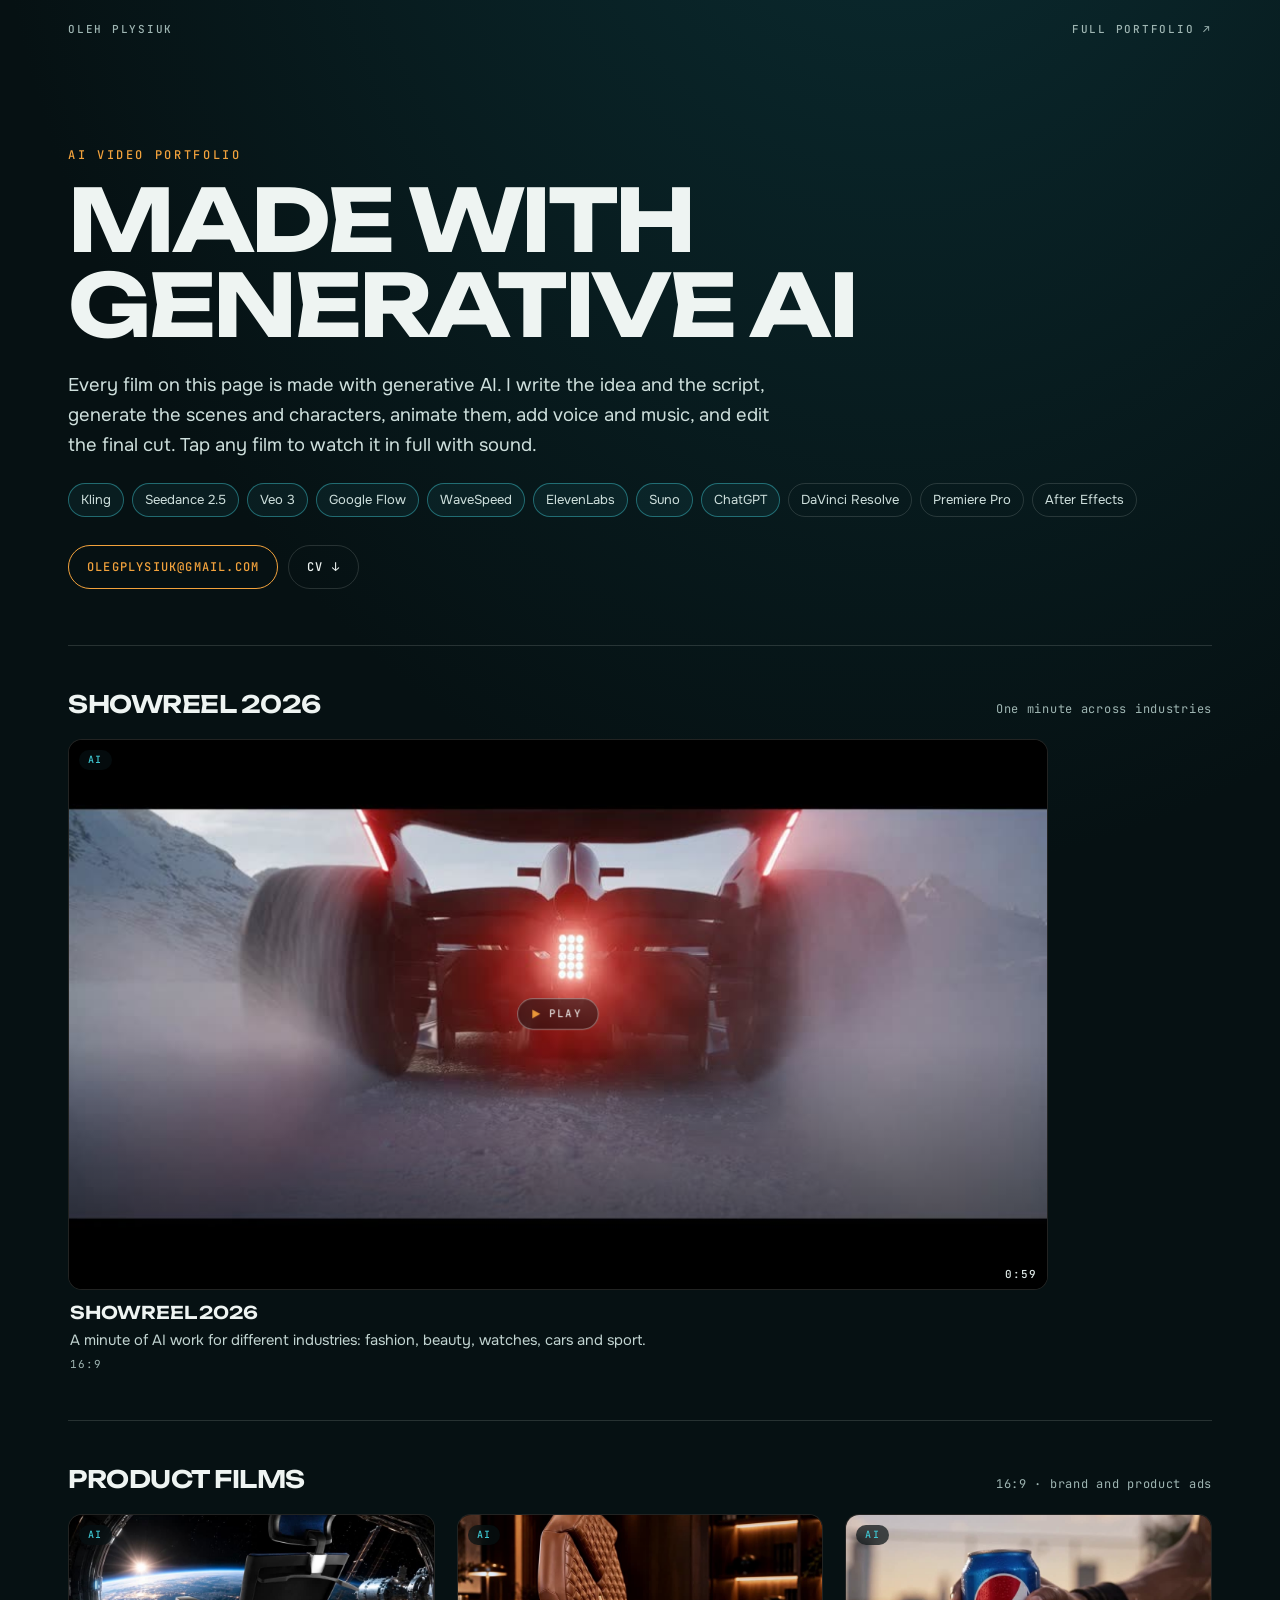
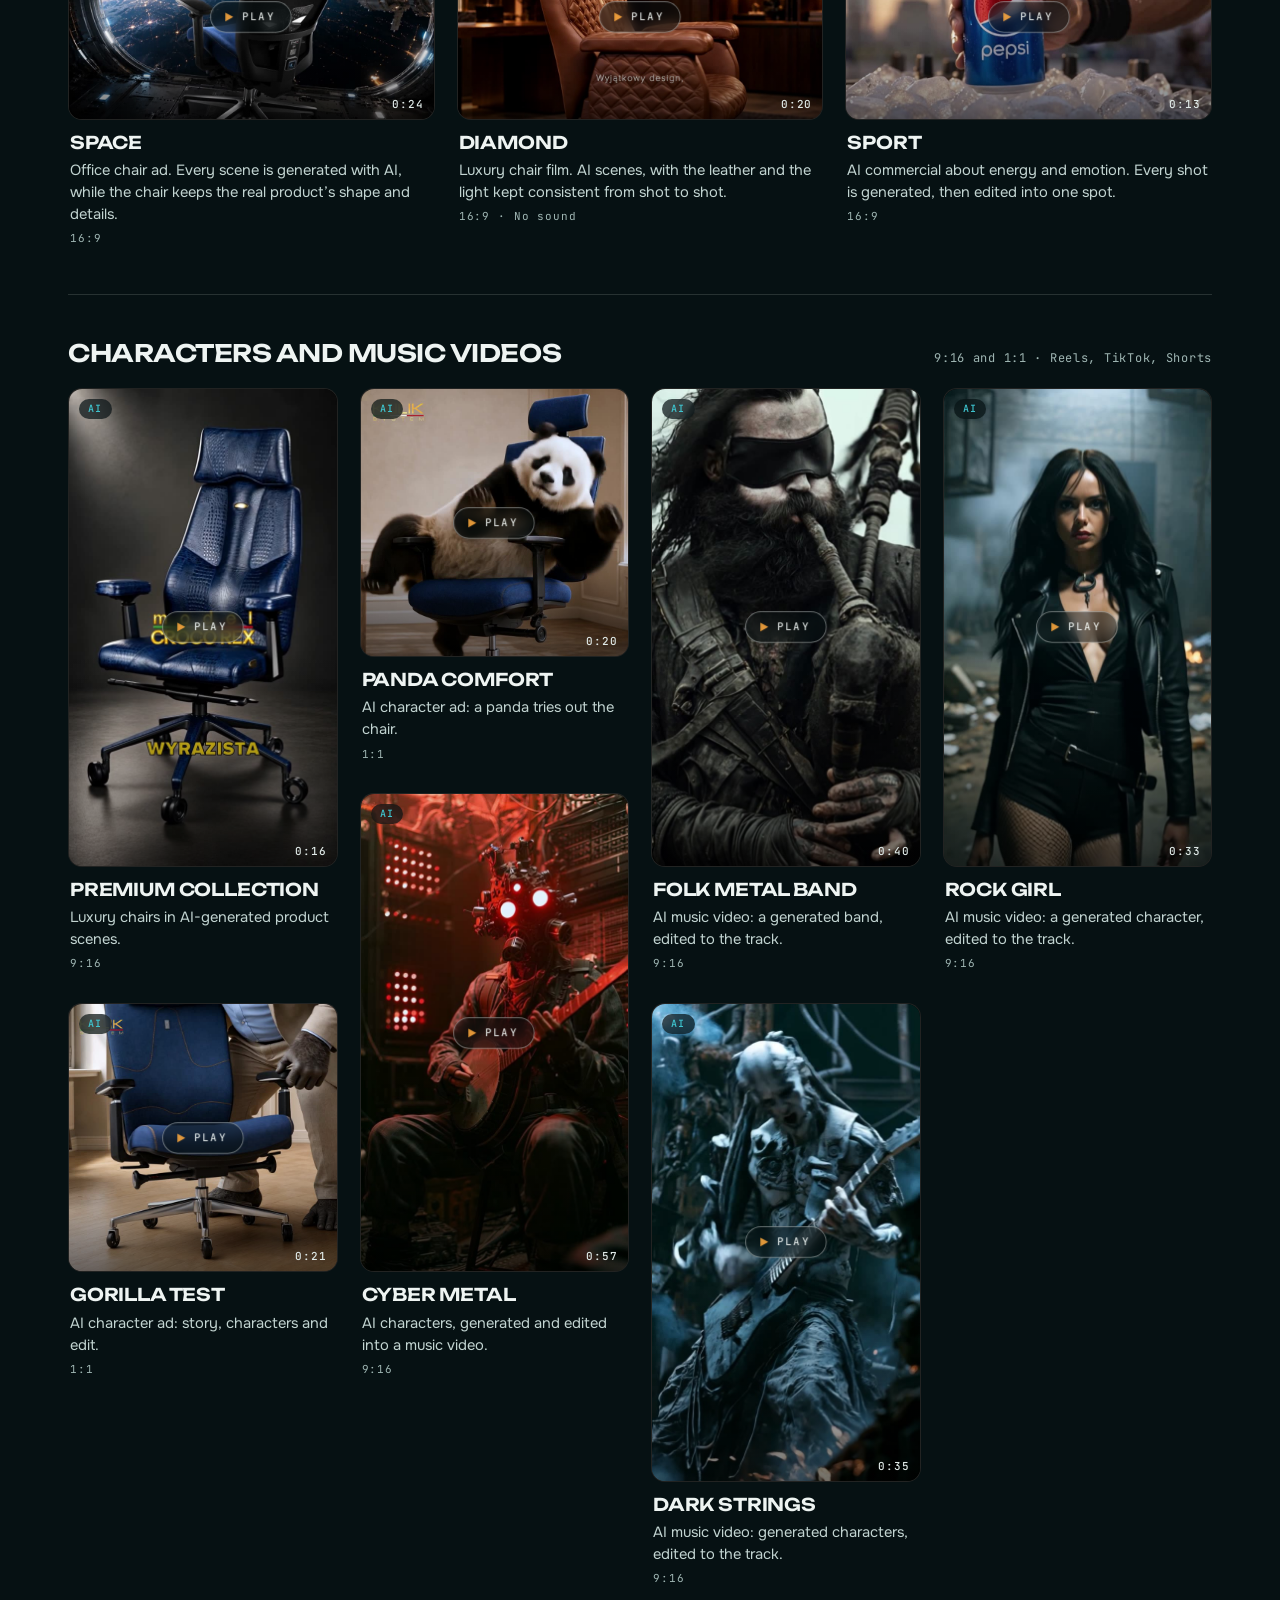
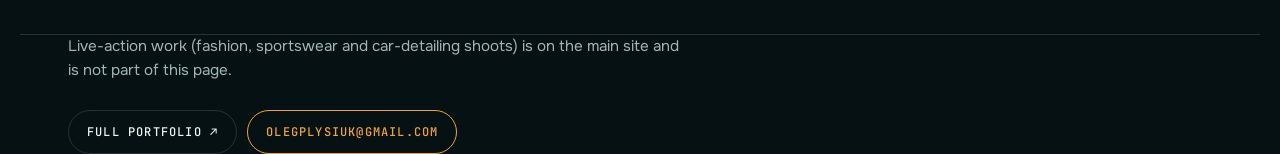
==== ai/index.html @ a01611fc "AI-only portfolio page at /ai/ A plain grid of the AI-made work (showreel, three product films, seve" ====
<!doctype html>
<html lang="en">
<head>
<meta charset="utf-8">
<meta name="viewport" content="width=device-width, initial-scale=1, viewport-fit=cover">
<title>Oleh Plysiuk · AI Video Portfolio</title>
<meta name="description" content="AI video portfolio of Oleh Plysiuk: product films, character ads and music videos made with generative AI, from the idea to the final cut.">
<link rel="canonical" href="https://olegplysiuk-lab.github.io/ai/">
<meta property="og:type" content="website">
<meta property="og:url" content="https://olegplysiuk-lab.github.io/ai/">
<meta property="og:title" content="Oleh Plysiuk · AI Video Portfolio">
<meta property="og:description" content="Product films, character ads and music videos made with generative AI, from the idea to the final cut.">
<meta property="og:image" content="https://olegplysiuk-lab.github.io/og.jpg">
<meta name="twitter:card" content="summary_large_image">
<meta name="theme-color" content="#061113">
<link rel="icon" href="../favicon.svg" type="image/svg+xml">
<link rel="apple-touch-icon" href="../apple-touch-icon.png">
<link rel="preconnect" href="https://fonts.googleapis.com">
<link rel="preconnect" href="https://fonts.gstatic.com" crossorigin>
<link rel="stylesheet" href="https://fonts.googleapis.com/css2?family=JetBrains+Mono:wght@400;500&family=Onest:wght@400;500&family=Unbounded:wght@600;700&display=swap">
<style>
/* The AI-only companion to the main site: same deep-water colours and type, a plain grid instead of the 3D dive */
:root {
  --bg: #061113; --bg2: #0b2e33; --fg: #eef4f2; --muted: #9fb6b3; --line: rgb(238 244 242 / 0.14);
  --accent: #f2a23c; --teal: #3fc7d2; --glass: rgb(10 30 33 / 0.6);
  --display: "Unbounded", "Arial Black", system-ui, sans-serif;
  --body: "Onest", "Segoe UI", system-ui, sans-serif;
  --mono: "JetBrains Mono", ui-monospace, Menlo, Consolas, monospace;
  --gx: max(clamp(16px, 4vw, 48px), env(safe-area-inset-left, 0px));
  color-scheme: dark;
}
* { box-sizing: border-box; }
[hidden] { display: none !important; }
html { -webkit-text-size-adjust: 100%; }
body { margin: 0; background: radial-gradient(120% 60% at 70% -10%, var(--bg2), transparent 60%), var(--bg); color: var(--fg); font: 400 16px/1.55 var(--body); -webkit-font-smoothing: antialiased; overflow-x: hidden; }
body.lb-open { overflow: hidden; }
a { color: inherit; }
button { font: inherit; color: inherit; }
:focus-visible { outline: 2px solid var(--accent); outline-offset: 3px; }

.wrap { max-width: 1240px; margin: 0 auto; padding: 0 var(--gx); }

/* Header */
.top { display: flex; justify-content: space-between; align-items: center; gap: 16px; padding: calc(env(safe-area-inset-top, 0px) + 22px) 0 0; font: 500 11px/1.4 var(--mono); letter-spacing: 0.16em; text-transform: uppercase; color: var(--muted); }
.top a { text-decoration: none; }
.top a:hover { color: var(--accent); }
.hero { padding: clamp(44px, 9vw, 110px) 0 clamp(28px, 5vw, 56px); }
.kicker { margin: 0 0 14px; font: 500 12px/1.4 var(--mono); letter-spacing: 0.22em; text-transform: uppercase; color: var(--accent); }
h1 { margin: 0; font: 700 clamp(2.4rem, 7vw, 5.4rem)/0.98 var(--display); letter-spacing: -0.04em; text-transform: uppercase; }
.lead { max-width: 60ch; margin: 22px 0 0; font-size: clamp(1rem, 1.6vw, 1.15rem); line-height: 1.65; color: #cfe0dd; }
.tools { display: flex; flex-wrap: wrap; gap: 8px; margin: 22px 0 0; padding: 0; list-style: none; }
.tools li { padding: 6px 12px; border: 1px solid var(--line); border-radius: 999px; font-size: 13px; color: #cfe0dd; }
.tools li.ai { border-color: rgb(63 199 210 / 0.45); background: rgb(63 199 210 / 0.07); }
.actions { display: flex; flex-wrap: wrap; gap: 10px; margin: 28px 0 0; }
.btn { display: inline-flex; align-items: center; gap: 8px; min-height: 44px; padding: 10px 18px; border: 1px solid var(--line); border-radius: 999px; text-decoration: none; font: 500 12px/1 var(--mono); letter-spacing: 0.1em; text-transform: uppercase; }
.btn:hover { border-color: var(--accent); color: var(--accent); }
.btn--accent { border-color: var(--accent); color: var(--accent); }

/* Sections */
section { padding: clamp(26px, 4vw, 44px) 0; border-top: 1px solid var(--line); }
.sec-head { display: flex; flex-wrap: wrap; align-items: baseline; justify-content: space-between; gap: 6px 20px; margin: 0 0 20px; }
h2 { margin: 0; font: 600 clamp(1.15rem, 2.2vw, 1.5rem)/1.2 var(--display); letter-spacing: -0.02em; text-transform: uppercase; }
.sec-note { margin: 0; font: 400 12px/1.5 var(--mono); letter-spacing: 0.06em; color: var(--muted); }

.grid { display: grid; gap: clamp(14px, 2vw, 22px); align-items: start; }
.grid--wide { grid-template-columns: repeat(auto-fill, minmax(min(100%, 360px), 1fr)); }
.grid--feature { grid-template-columns: minmax(0, 1fr); max-width: 980px; }
/* tall and square reels pack into columns, so a short square one leaves no gap beside a tall one */
.grid--tall { display: block; columns: 4 200px; column-gap: clamp(14px, 2vw, 22px); }
.grid--tall .work { break-inside: avoid; margin-bottom: clamp(18px, 2.4vw, 28px); }
@media (max-width: 520px) { .grid--tall { columns: 2; } }

/* A work: the preview loops silently while it is on screen; a tap opens the whole film with sound */
.work { margin: 0; }
.work__play { position: relative; display: block; width: 100%; padding: 0; border: 1px solid var(--line); border-radius: 14px; overflow: hidden; background: #000; cursor: pointer; aspect-ratio: var(--ar); }
.work__play video, .work__play img { position: absolute; inset: 0; width: 100%; height: 100%; object-fit: cover; display: block; }
.work__play video { opacity: 0; transition: opacity 0.5s; }
.work__play video.is-on { opacity: 1; }
.work__play::after { content: ""; position: absolute; inset: 0; background: linear-gradient(180deg, transparent 55%, rgb(0 0 0 / 0.55)); pointer-events: none; }
.work__tag { position: absolute; z-index: 1; left: 10px; top: 10px; padding: 5px 9px; border-radius: 999px; background: rgb(6 17 19 / 0.7); backdrop-filter: blur(6px); -webkit-backdrop-filter: blur(6px); font: 500 10px/1 var(--mono); letter-spacing: 0.14em; text-transform: uppercase; color: var(--teal); }
.work__badge { position: absolute; z-index: 1; left: 50%; top: 50%; display: inline-flex; align-items: center; gap: 8px; padding: 10px 16px 10px 13px; border: 1px solid rgb(238 244 242 / 0.45); border-radius: 999px; background: rgb(6 17 19 / 0.5); backdrop-filter: blur(6px); -webkit-backdrop-filter: blur(6px); transform: translate(-50%, -50%) scale(0.96); font: 500 11px/1 var(--mono); letter-spacing: 0.16em; text-transform: uppercase; opacity: 0.92; transition: transform 0.25s, opacity 0.25s, background 0.25s; }
.work__badge svg { width: 11px; height: 11px; fill: var(--accent); }
.work__play:hover .work__badge, .work__play:focus-visible .work__badge { transform: translate(-50%, -50%) scale(1.04); opacity: 1; background: rgb(242 162 60 / 0.9); color: #1a0f02; }
.work__play:hover .work__badge svg, .work__play:focus-visible .work__badge svg { fill: #1a0f02; }
.work__dur { position: absolute; z-index: 1; right: 10px; bottom: 9px; font: 500 11px/1 var(--mono); letter-spacing: 0.08em; color: #dfe9e7; }
.work figcaption { padding: 12px 2px 0; }
.work h3 { margin: 0; font: 600 clamp(0.95rem, 1.6vw, 1.1rem)/1.2 var(--display); letter-spacing: -0.01em; text-transform: uppercase; }
.work p { margin: 6px 0 0; font-size: 0.92rem; line-height: 1.5; color: #c2d4d1; }
.work .fmt { font: 400 11px/1.4 var(--mono); letter-spacing: 0.08em; color: var(--muted); }

/* Footer */
footer { padding: 34px 0 calc(env(safe-area-inset-bottom, 0px) + 44px); border-top: 1px solid var(--line); }
footer p { max-width: 62ch; margin: 0 0 18px; color: var(--muted); font-size: 0.95rem; }

/* Player */
.lb { position: fixed; inset: 0; z-index: 50; display: grid; place-items: center; align-content: center; gap: 14px; padding: calc(env(safe-area-inset-top, 0px) + 64px) var(--gx) calc(env(safe-area-inset-bottom, 0px) + 24px); background: rgb(3 9 10 / 0.95); overscroll-behavior: contain; }
.lb video { max-width: min(100%, 1400px); max-height: 80vh; max-height: 78svh; border-radius: 12px; background: #000; }
.lb__title { margin: 0; font: 500 12px/1.4 var(--mono); letter-spacing: 0.14em; text-transform: uppercase; color: var(--muted); text-align: center; }
.lb__x { position: fixed; top: calc(env(safe-area-inset-top, 0px) + 14px); right: var(--gx); display: grid; place-items: center; width: 44px; height: 44px; padding: 0; border: 1px solid var(--line); border-radius: 50%; background: rgb(6 17 19 / 0.7); cursor: pointer; font-size: 17px; }
.lb__x:hover { border-color: var(--accent); color: var(--accent); }
@media (pointer: coarse) { .lb { touch-action: none; } }
@media (prefers-reduced-motion: reduce) { .work__play video { transition: none; } }
</style>
</head>
<body>

<div class="wrap">
  <div class="top">
    <a href="../">Oleh Plysiuk</a>
    <a href="../">Full portfolio ↗</a>
  </div>

  <header class="hero">
    <p class="kicker">AI video portfolio</p>
    <h1>Made with<br>generative AI</h1>
    <p class="lead">Every film on this page is made with generative AI. I write the idea and the script, generate the scenes and characters, animate them, add voice and music, and edit the final cut. Tap any film to watch it in full with sound.</p>
    <ul class="tools" aria-label="Tools">
      <li class="ai">Kling</li><li class="ai">Seedance 2.5</li><li class="ai">Veo 3</li><li class="ai">Google Flow</li><li class="ai">WaveSpeed</li><li class="ai">ElevenLabs</li><li class="ai">Suno</li><li class="ai">ChatGPT</li>
      <li>DaVinci Resolve</li><li>Premiere Pro</li><li>After Effects</li>
    </ul>
    <div class="actions">
      <a class="btn btn--accent" href="mailto:olegplysiuk@gmail.com">olegplysiuk@gmail.com</a>
      <a class="btn" href="../cv/Oleh_Plysiuk_CV.pdf" download>CV ↓</a>
    </div>
  </header>
</div>

<main class="wrap">
  <section aria-labelledby="h-reel">
    <div class="sec-head"><h2 id="h-reel">Showreel 2026</h2><p class="sec-note">One minute across industries</p></div>
    <div class="grid grid--feature" data-works="reel"></div>
  </section>
  <section aria-labelledby="h-product">
    <div class="sec-head"><h2 id="h-product">Product films</h2><p class="sec-note">16:9 · brand and product ads</p></div>
    <div class="grid grid--wide" data-works="product"></div>
  </section>
  <section aria-labelledby="h-social">
    <div class="sec-head"><h2 id="h-social">Characters and music videos</h2><p class="sec-note">9:16 and 1:1 · Reels, TikTok, Shorts</p></div>
    <div class="grid grid--tall" data-works="social"></div>
  </section>
</main>

<footer class="wrap">
  <p>Live-action work (fashion, sportswear and car-detailing shoots) is on the main site and is not part of this page.</p>
  <div class="actions">
    <a class="btn" href="../">Full portfolio ↗</a>
    <a class="btn btn--accent" href="mailto:olegplysiuk@gmail.com">olegplysiuk@gmail.com</a>
  </div>
</footer>

<div class="lb" hidden role="dialog" aria-modal="true" aria-label="Film">
  <button class="lb__x" type="button" aria-label="Close film">✕</button>
  <video controls playsinline preload="auto"></video>
  <p class="lb__title"></p>
</div>

<script>
(() => {
  const M = '../media/';
  const WORKS = [
    { group: 'reel', id: 'showreel', title: 'Showreel 2026', fmt: '16:9', dur: '0:59', loop: 'loops/showreel.mp4', text: 'A minute of AI work for different industries: fashion, beauty, watches, cars and sport.' },
    { group: 'product', id: 'space', title: 'Space', fmt: '16:9', dur: '0:24', loop: 'loops/space.mp4', text: 'Office chair ad. Every scene is generated with AI, while the chair keeps the real product’s shape and details.' },
    { group: 'product', id: 'diamond', title: 'Diamond', fmt: '16:9', dur: '0:20', loop: 'loops/diamond.mp4', text: 'Luxury chair film. AI scenes, with the leather and the light kept consistent from shot to shot.', note: 'No sound' },
    { group: 'product', id: 'sport', title: 'Sport', fmt: '16:9', dur: '0:13', loop: 'loops/sport.mp4', text: 'AI commercial about energy and emotion. Every shot is generated, then edited into one spot.' },
    { group: 'social', id: 'rl9', title: 'Premium collection', fmt: '9:16', dur: '0:16', loop: M + 'rl9.mp4', text: 'Luxury chairs in AI-generated product scenes.' },
    { group: 'social', id: 'rl10', title: 'Gorilla test', fmt: '1:1', dur: '0:21', loop: 'loops/rl10.mp4', text: 'AI character ad: story, characters and edit.' },
    { group: 'social', id: 'rl11', title: 'Panda comfort', fmt: '1:1', dur: '0:20', loop: 'loops/rl11.mp4', text: 'AI character ad: a panda tries out the chair.' },
    { group: 'social', id: 'rl5', title: 'Cyber metal', fmt: '9:16', dur: '0:57', loop: M + 'rl5.mp4', text: 'AI characters, generated and edited into a music video.' },
    { group: 'social', id: 'rl6', title: 'Folk metal band', fmt: '9:16', dur: '0:40', loop: M + 'rl6.mp4', text: 'AI music video: a generated band, edited to the track.' },
    { group: 'social', id: 'rl7', title: 'Dark strings', fmt: '9:16', dur: '0:35', loop: M + 'rl7.mp4', text: 'AI music video: generated characters, edited to the track.' },
    { group: 'social', id: 'rl8', title: 'Rock girl', fmt: '9:16', dur: '0:33', loop: M + 'rl8.mp4', text: 'AI music video: a generated character, edited to the track.' },
  ];
  const reduce = matchMedia('(prefers-reduced-motion: reduce)').matches;
  const play = '<svg viewBox="0 0 12 12" aria-hidden="true"><path d="M2 1l9 5-9 5z"/></svg>';

  WORKS.forEach((w) => {
    const [aw, ah] = w.fmt.split(':');
    const fig = document.createElement('figure');
    fig.className = 'work';
    fig.innerHTML = `
      <button class="work__play" type="button" style="--ar:${aw} / ${ah}" aria-label="Play ${w.title}">
        <img src="posters/${w.id}.jpg" alt="" loading="lazy" decoding="async">
        <video muted loop playsinline preload="none" aria-hidden="true"></video>
        <span class="work__tag">AI</span>
        <span class="work__badge">${play}Play</span>
        <span class="work__dur">${w.dur}</span>
      </button>
      <figcaption><h3>${w.title}</h3><p>${w.text}</p><span class="fmt">${w.fmt}${w.note ? ' · ' + w.note : ''}</span></figcaption>`;
    document.querySelector(`[data-works="${w.group}"]`).append(fig);
    const btn = fig.querySelector('.work__play'), v = fig.querySelector('video');
    w.v = v;
    v.dataset.src = w.loop;
    v.addEventListener('playing', () => v.classList.add('is-on'));
    btn.addEventListener('click', () => openFilm(w));
  });

  // previews play only while they are on screen, so a phone decodes a few at a time
  if (!reduce && 'IntersectionObserver' in window) {
    const io = new IntersectionObserver((entries) => entries.forEach((e) => {
      const v = e.target.querySelector('video');
      if (e.isIntersecting) {
        if (!v.src) v.src = v.dataset.src;
        v.play().catch(() => {});
      } else if (!v.paused) v.pause();
    }), { threshold: 0.35 });
    document.querySelectorAll('.work__play').forEach((b) => io.observe(b));
  }

  // The player: the whole film with sound. Close with ✕, Esc, a tap outside the film, a swipe down or Back
  const lb = document.querySelector('.lb'), lbV = lb.querySelector('video'), lbT = lb.querySelector('.lb__title');
  let useHistory = false, inHistory = false;
  try { useHistory = window.top === window && /^https?:$/.test(location.protocol); } catch (e) { /* framed */ }
  function openFilm(w) {
    WORKS.forEach((o) => { if (!o.v.paused) o.v.pause(); });
    lbV.src = `${M}full/${w.id}.mp4`;
    lbV.muted = false;
    lbV.play().catch(() => { lbV.muted = true; lbV.play().catch(() => {}); });
    lbT.textContent = `${w.title} · ${w.fmt} · ${w.dur}`;
    lb.hidden = false;
    document.body.classList.add('lb-open');
    if (useHistory && !inHistory) { try { history.pushState({ film: w.id }, ''); inHistory = true; } catch (e) { /* no history here */ } }
    lb.querySelector('.lb__x').focus();
  }
  function closeFilm(fromHistory) {
    if (lb.hidden) return;
    lb.hidden = true;
    document.body.classList.remove('lb-open');
    lbV.pause(); lbV.removeAttribute('src'); lbV.load();
    if (inHistory) { inHistory = false; if (fromHistory !== true) history.back(); }
    document.querySelectorAll('.work__play').forEach((b) => { const r = b.getBoundingClientRect(); if (r.bottom > 0 && r.top < innerHeight) b.querySelector('video').play().catch(() => {}); });
  }
  window.addEventListener('popstate', () => { if (!lb.hidden) { inHistory = false; closeFilm(true); } });
  lb.querySelector('.lb__x').addEventListener('click', closeFilm);
  lb.addEventListener('click', (e) => { if (e.target === lb) closeFilm(); });
  window.addEventListener('keydown', (e) => { if (e.key === 'Escape') closeFilm(); });
  let sw = null;
  lb.addEventListener('pointerdown', (e) => { sw = e.pointerType === 'touch' ? { id: e.pointerId, x: e.clientX, y: e.clientY } : null; });
  lb.addEventListener('pointerup', (e) => {
    const s = sw; sw = null;
    if (!s || s.id !== e.pointerId) return;
    const dx = e.clientX - s.x, dy = e.clientY - s.y;
    if (dy > 90 && dy > Math.abs(dx) * 1.5) closeFilm();
  });
  lb.addEventListener('pointercancel', () => { sw = null; });
})();
</script>
</body>
</html>
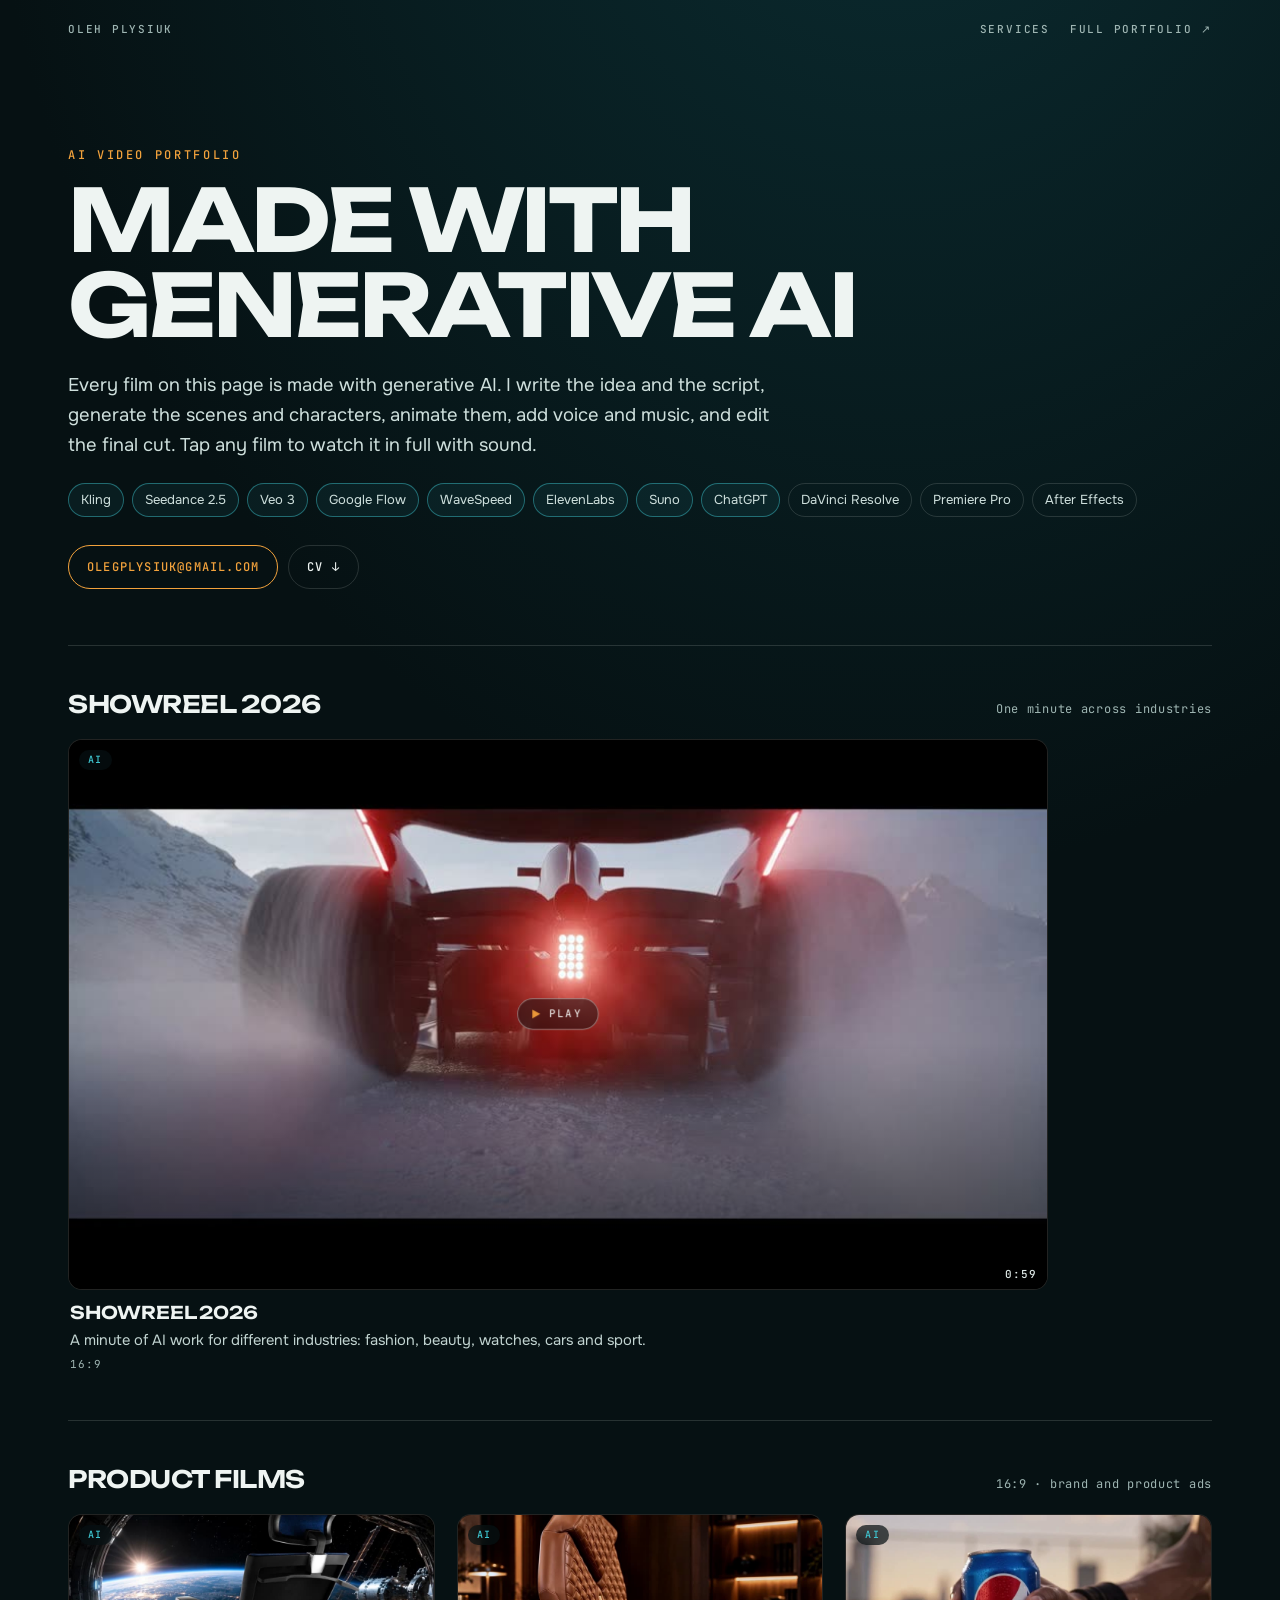
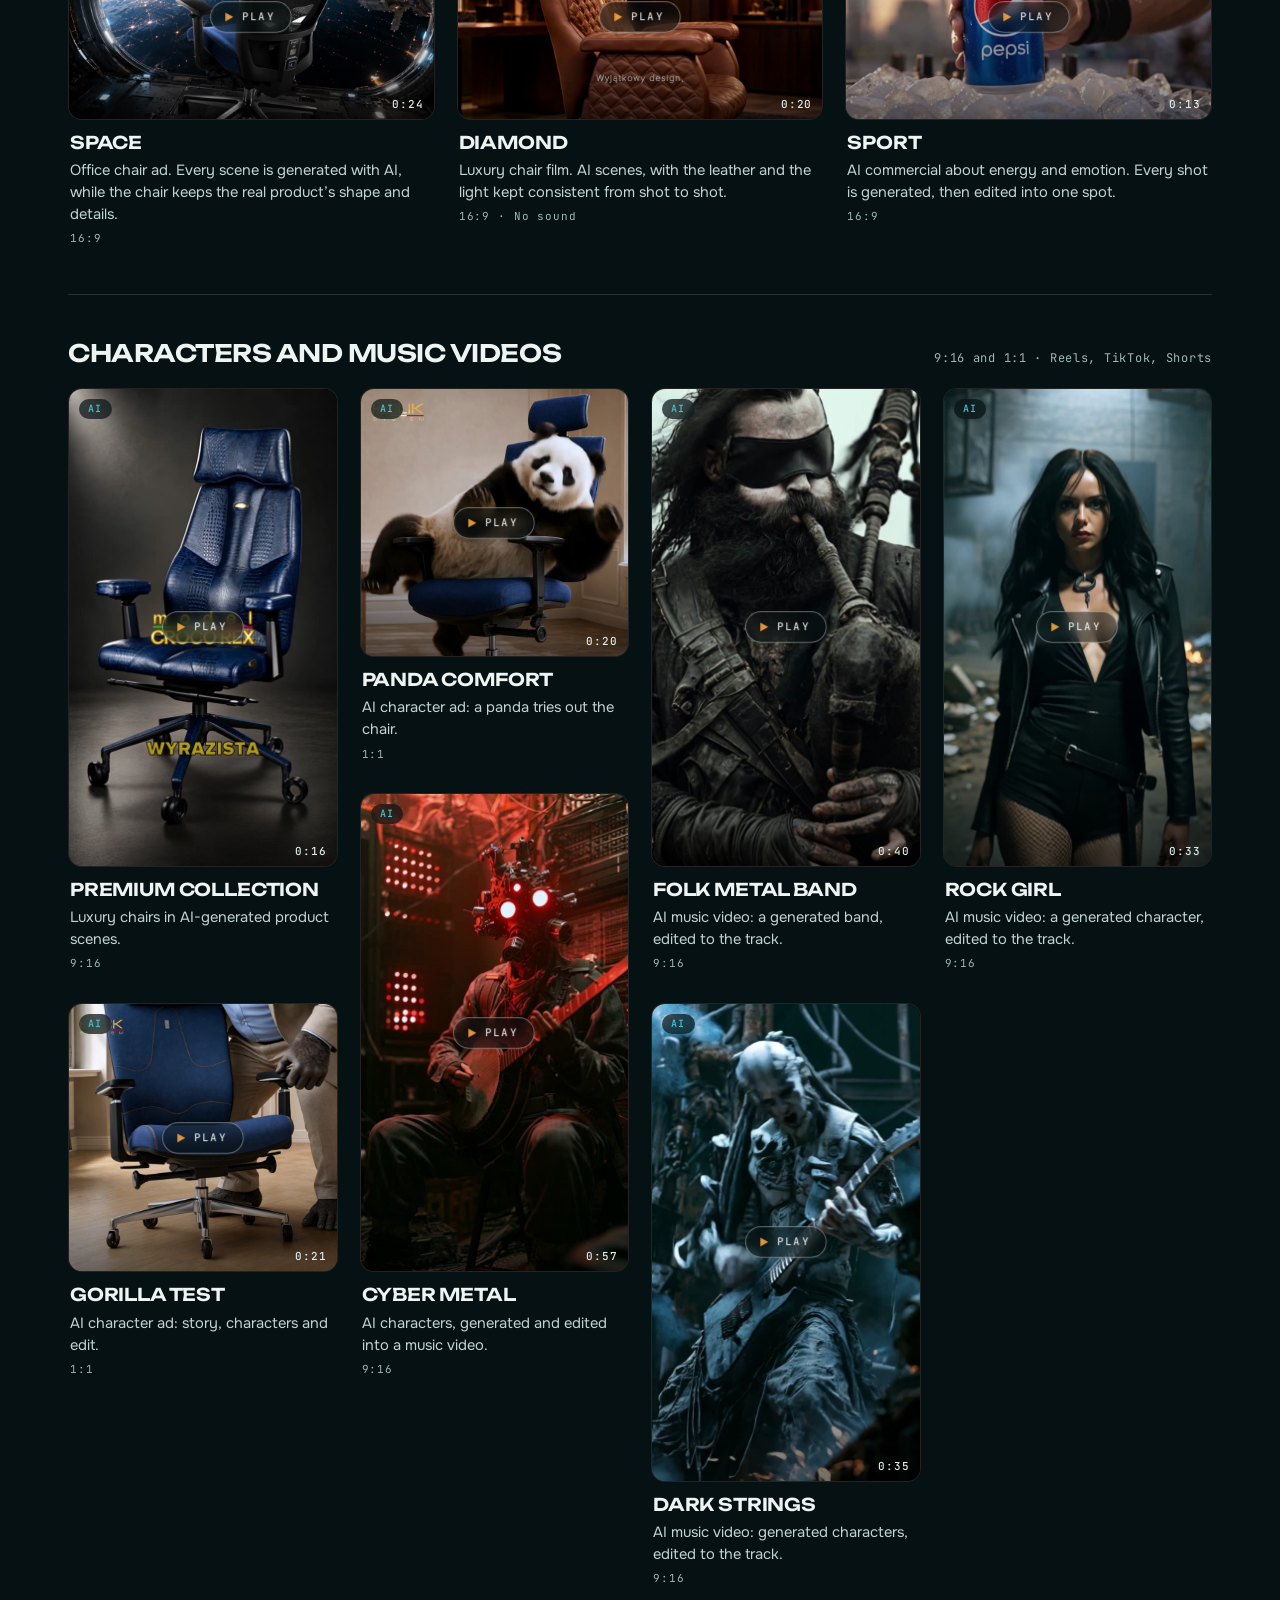
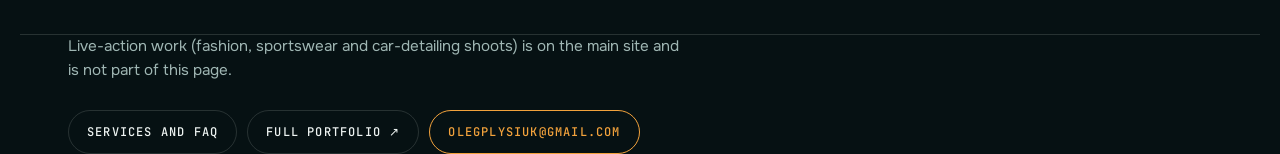
==== commit 4215893e: "SEO and agencies: services pages EN/PL, contact button, JSON-LD, sitemap, robots, llms.txt, local fo" ====
--- a/ai/index.html
+++ b/ai/index.html
@@ -15,9 +15,7 @@
 <meta name="theme-color" content="#061113">
 <link rel="icon" href="../favicon.svg" type="image/svg+xml">
 <link rel="apple-touch-icon" href="../apple-touch-icon.png">
-<link rel="preconnect" href="https://fonts.googleapis.com">
-<link rel="preconnect" href="https://fonts.gstatic.com" crossorigin>
-<link rel="stylesheet" href="https://fonts.googleapis.com/css2?family=JetBrains+Mono:wght@400;500&family=Onest:wght@400;500&family=Unbounded:wght@600;700&display=swap">
+<link rel="stylesheet" href="/fonts/fonts.css">
 <style>
 /* The AI-only companion to the main site: same deep-water colours and type, a plain grid instead of the 3D dive */
 :root {
@@ -44,6 +42,7 @@
 .top { display: flex; justify-content: space-between; align-items: center; gap: 16px; padding: calc(env(safe-area-inset-top, 0px) + 22px) 0 0; font: 500 11px/1.4 var(--mono); letter-spacing: 0.16em; text-transform: uppercase; color: var(--muted); }
 .top a { text-decoration: none; }
 .top a:hover { color: var(--accent); }
+.top__nav { display: flex; gap: 20px; }
 .hero { padding: clamp(44px, 9vw, 110px) 0 clamp(28px, 5vw, 56px); }
 .kicker { margin: 0 0 14px; font: 500 12px/1.4 var(--mono); letter-spacing: 0.22em; text-transform: uppercase; color: var(--accent); }
 h1 { margin: 0; font: 700 clamp(2.4rem, 7vw, 5.4rem)/0.98 var(--display); letter-spacing: -0.04em; text-transform: uppercase; }
@@ -107,7 +106,7 @@
 <div class="wrap">
   <div class="top">
     <a href="../">Oleh Plysiuk</a>
-    <a href="../">Full portfolio ↗</a>
+    <span class="top__nav"><a href="../services/">Services</a><a href="../">Full portfolio ↗</a></span>
   </div>
 
   <header class="hero">
@@ -143,6 +142,7 @@
 <footer class="wrap">
   <p>Live-action work (fashion, sportswear and car-detailing shoots) is on the main site and is not part of this page.</p>
   <div class="actions">
+    <a class="btn" href="../services/">Services and FAQ</a>
     <a class="btn" href="../">Full portfolio ↗</a>
     <a class="btn btn--accent" href="mailto:olegplysiuk@gmail.com">olegplysiuk@gmail.com</a>
   </div>
--- a/fonts/fonts.css
+++ b/fonts/fonts.css
@@ -0,0 +1,253 @@
+/* Self-hosted fonts: Unbounded, Onest, JetBrains Mono (SIL Open Font License 1.1). Latin, Polish and Cyrillic. */
+/* cyrillic-ext */
+@font-face {
+  font-family: 'JetBrains Mono';
+  font-style: normal;
+  font-weight: 400;
+  font-display: swap;
+  src: url(jetbrains-mono-cyrillic-ext-27e1b5.woff2) format('woff2');
+  unicode-range: U+0460-052F, U+1C80-1C8A, U+20B4, U+2DE0-2DFF, U+A640-A69F, U+FE2E-FE2F;
+}
+/* cyrillic */
+@font-face {
+  font-family: 'JetBrains Mono';
+  font-style: normal;
+  font-weight: 400;
+  font-display: swap;
+  src: url(jetbrains-mono-cyrillic-b1b041.woff2) format('woff2');
+  unicode-range: U+0301, U+0400-045F, U+0490-0491, U+04B0-04B1, U+2116;
+}
+/* latin-ext */
+@font-face {
+  font-family: 'JetBrains Mono';
+  font-style: normal;
+  font-weight: 400;
+  font-display: swap;
+  src: url(jetbrains-mono-latin-ext-ba1653.woff2) format('woff2');
+  unicode-range: U+0100-02BA, U+02BD-02C5, U+02C7-02CC, U+02CE-02D7, U+02DD-02FF, U+0304, U+0308, U+0329, U+1D00-1DBF, U+1E00-1E9F, U+1EF2-1EFF, U+2020, U+20A0-20AB, U+20AD-20C4, U+2113, U+2C60-2C7F, U+A720-A7FF;
+}
+/* latin */
+@font-face {
+  font-family: 'JetBrains Mono';
+  font-style: normal;
+  font-weight: 400;
+  font-display: swap;
+  src: url(jetbrains-mono-latin-480c06.woff2) format('woff2');
+  unicode-range: U+0000-00FF, U+0131, U+0152-0153, U+02BB-02BC, U+02C6, U+02DA, U+02DC, U+0304, U+0308, U+0329, U+2000-206F, U+20AC, U+2122, U+2191, U+2193, U+2212, U+2215, U+FEFF, U+FFFD;
+}
+/* cyrillic-ext */
+@font-face {
+  font-family: 'JetBrains Mono';
+  font-style: normal;
+  font-weight: 500;
+  font-display: swap;
+  src: url(jetbrains-mono-cyrillic-ext-27e1b5.woff2) format('woff2');
+  unicode-range: U+0460-052F, U+1C80-1C8A, U+20B4, U+2DE0-2DFF, U+A640-A69F, U+FE2E-FE2F;
+}
+/* cyrillic */
+@font-face {
+  font-family: 'JetBrains Mono';
+  font-style: normal;
+  font-weight: 500;
+  font-display: swap;
+  src: url(jetbrains-mono-cyrillic-b1b041.woff2) format('woff2');
+  unicode-range: U+0301, U+0400-045F, U+0490-0491, U+04B0-04B1, U+2116;
+}
+/* latin-ext */
+@font-face {
+  font-family: 'JetBrains Mono';
+  font-style: normal;
+  font-weight: 500;
+  font-display: swap;
+  src: url(jetbrains-mono-latin-ext-ba1653.woff2) format('woff2');
+  unicode-range: U+0100-02BA, U+02BD-02C5, U+02C7-02CC, U+02CE-02D7, U+02DD-02FF, U+0304, U+0308, U+0329, U+1D00-1DBF, U+1E00-1E9F, U+1EF2-1EFF, U+2020, U+20A0-20AB, U+20AD-20C4, U+2113, U+2C60-2C7F, U+A720-A7FF;
+}
+/* latin */
+@font-face {
+  font-family: 'JetBrains Mono';
+  font-style: normal;
+  font-weight: 500;
+  font-display: swap;
+  src: url(jetbrains-mono-latin-480c06.woff2) format('woff2');
+  unicode-range: U+0000-00FF, U+0131, U+0152-0153, U+02BB-02BC, U+02C6, U+02DA, U+02DC, U+0304, U+0308, U+0329, U+2000-206F, U+20AC, U+2122, U+2191, U+2193, U+2212, U+2215, U+FEFF, U+FFFD;
+}
+/* cyrillic-ext */
+@font-face {
+  font-family: 'Onest';
+  font-style: normal;
+  font-weight: 400;
+  font-display: swap;
+  src: url(onest-cyrillic-ext-992f92.woff2) format('woff2');
+  unicode-range: U+0460-052F, U+1C80-1C8A, U+20B4, U+2DE0-2DFF, U+A640-A69F, U+FE2E-FE2F;
+}
+/* cyrillic */
+@font-face {
+  font-family: 'Onest';
+  font-style: normal;
+  font-weight: 400;
+  font-display: swap;
+  src: url(onest-cyrillic-4c7562.woff2) format('woff2');
+  unicode-range: U+0301, U+0400-045F, U+0490-0491, U+04B0-04B1, U+2116;
+}
+/* latin-ext */
+@font-face {
+  font-family: 'Onest';
+  font-style: normal;
+  font-weight: 400;
+  font-display: swap;
+  src: url(onest-latin-ext-27cee5.woff2) format('woff2');
+  unicode-range: U+0100-02BA, U+02BD-02C5, U+02C7-02CC, U+02CE-02D7, U+02DD-02FF, U+0304, U+0308, U+0329, U+1D00-1DBF, U+1E00-1E9F, U+1EF2-1EFF, U+2020, U+20A0-20AB, U+20AD-20C4, U+2113, U+2C60-2C7F, U+A720-A7FF;
+}
+/* latin */
+@font-face {
+  font-family: 'Onest';
+  font-style: normal;
+  font-weight: 400;
+  font-display: swap;
+  src: url(onest-latin-cebbb5.woff2) format('woff2');
+  unicode-range: U+0000-00FF, U+0131, U+0152-0153, U+02BB-02BC, U+02C6, U+02DA, U+02DC, U+0304, U+0308, U+0329, U+2000-206F, U+20AC, U+2122, U+2191, U+2193, U+2212, U+2215, U+FEFF, U+FFFD;
+}
+/* cyrillic-ext */
+@font-face {
+  font-family: 'Onest';
+  font-style: normal;
+  font-weight: 500;
+  font-display: swap;
+  src: url(onest-cyrillic-ext-992f92.woff2) format('woff2');
+  unicode-range: U+0460-052F, U+1C80-1C8A, U+20B4, U+2DE0-2DFF, U+A640-A69F, U+FE2E-FE2F;
+}
+/* cyrillic */
+@font-face {
+  font-family: 'Onest';
+  font-style: normal;
+  font-weight: 500;
+  font-display: swap;
+  src: url(onest-cyrillic-4c7562.woff2) format('woff2');
+  unicode-range: U+0301, U+0400-045F, U+0490-0491, U+04B0-04B1, U+2116;
+}
+/* latin-ext */
+@font-face {
+  font-family: 'Onest';
+  font-style: normal;
+  font-weight: 500;
+  font-display: swap;
+  src: url(onest-latin-ext-27cee5.woff2) format('woff2');
+  unicode-range: U+0100-02BA, U+02BD-02C5, U+02C7-02CC, U+02CE-02D7, U+02DD-02FF, U+0304, U+0308, U+0329, U+1D00-1DBF, U+1E00-1E9F, U+1EF2-1EFF, U+2020, U+20A0-20AB, U+20AD-20C4, U+2113, U+2C60-2C7F, U+A720-A7FF;
+}
+/* latin */
+@font-face {
+  font-family: 'Onest';
+  font-style: normal;
+  font-weight: 500;
+  font-display: swap;
+  src: url(onest-latin-cebbb5.woff2) format('woff2');
+  unicode-range: U+0000-00FF, U+0131, U+0152-0153, U+02BB-02BC, U+02C6, U+02DA, U+02DC, U+0304, U+0308, U+0329, U+2000-206F, U+20AC, U+2122, U+2191, U+2193, U+2212, U+2215, U+FEFF, U+FFFD;
+}
+/* cyrillic-ext */
+@font-face {
+  font-family: 'Unbounded';
+  font-style: normal;
+  font-weight: 600;
+  font-display: swap;
+  src: url(unbounded-cyrillic-ext-67e1db.woff2) format('woff2');
+  unicode-range: U+0460-052F, U+1C80-1C8A, U+20B4, U+2DE0-2DFF, U+A640-A69F, U+FE2E-FE2F;
+}
+/* cyrillic */
+@font-face {
+  font-family: 'Unbounded';
+  font-style: normal;
+  font-weight: 600;
+  font-display: swap;
+  src: url(unbounded-cyrillic-c86556.woff2) format('woff2');
+  unicode-range: U+0301, U+0400-045F, U+0490-0491, U+04B0-04B1, U+2116;
+}
+/* latin-ext */
+@font-face {
+  font-family: 'Unbounded';
+  font-style: normal;
+  font-weight: 600;
+  font-display: swap;
+  src: url(unbounded-latin-ext-80da0c.woff2) format('woff2');
+  unicode-range: U+0100-02BA, U+02BD-02C5, U+02C7-02CC, U+02CE-02D7, U+02DD-02FF, U+0304, U+0308, U+0329, U+1D00-1DBF, U+1E00-1E9F, U+1EF2-1EFF, U+2020, U+20A0-20AB, U+20AD-20C4, U+2113, U+2C60-2C7F, U+A720-A7FF;
+}
+/* latin */
+@font-face {
+  font-family: 'Unbounded';
+  font-style: normal;
+  font-weight: 600;
+  font-display: swap;
+  src: url(unbounded-latin-06f2e4.woff2) format('woff2');
+  unicode-range: U+0000-00FF, U+0131, U+0152-0153, U+02BB-02BC, U+02C6, U+02DA, U+02DC, U+0304, U+0308, U+0329, U+2000-206F, U+20AC, U+2122, U+2191, U+2193, U+2212, U+2215, U+FEFF, U+FFFD;
+}
+/* cyrillic-ext */
+@font-face {
+  font-family: 'Unbounded';
+  font-style: normal;
+  font-weight: 700;
+  font-display: swap;
+  src: url(unbounded-cyrillic-ext-67e1db.woff2) format('woff2');
+  unicode-range: U+0460-052F, U+1C80-1C8A, U+20B4, U+2DE0-2DFF, U+A640-A69F, U+FE2E-FE2F;
+}
+/* cyrillic */
+@font-face {
+  font-family: 'Unbounded';
+  font-style: normal;
+  font-weight: 700;
+  font-display: swap;
+  src: url(unbounded-cyrillic-c86556.woff2) format('woff2');
+  unicode-range: U+0301, U+0400-045F, U+0490-0491, U+04B0-04B1, U+2116;
+}
+/* latin-ext */
+@font-face {
+  font-family: 'Unbounded';
+  font-style: normal;
+  font-weight: 700;
+  font-display: swap;
+  src: url(unbounded-latin-ext-80da0c.woff2) format('woff2');
+  unicode-range: U+0100-02BA, U+02BD-02C5, U+02C7-02CC, U+02CE-02D7, U+02DD-02FF, U+0304, U+0308, U+0329, U+1D00-1DBF, U+1E00-1E9F, U+1EF2-1EFF, U+2020, U+20A0-20AB, U+20AD-20C4, U+2113, U+2C60-2C7F, U+A720-A7FF;
+}
+/* latin */
+@font-face {
+  font-family: 'Unbounded';
+  font-style: normal;
+  font-weight: 700;
+  font-display: swap;
+  src: url(unbounded-latin-06f2e4.woff2) format('woff2');
+  unicode-range: U+0000-00FF, U+0131, U+0152-0153, U+02BB-02BC, U+02C6, U+02DA, U+02DC, U+0304, U+0308, U+0329, U+2000-206F, U+20AC, U+2122, U+2191, U+2193, U+2212, U+2215, U+FEFF, U+FFFD;
+}
+/* cyrillic-ext */
+@font-face {
+  font-family: 'Unbounded';
+  font-style: normal;
+  font-weight: 800;
+  font-display: swap;
+  src: url(unbounded-cyrillic-ext-67e1db.woff2) format('woff2');
+  unicode-range: U+0460-052F, U+1C80-1C8A, U+20B4, U+2DE0-2DFF, U+A640-A69F, U+FE2E-FE2F;
+}
+/* cyrillic */
+@font-face {
+  font-family: 'Unbounded';
+  font-style: normal;
+  font-weight: 800;
+  font-display: swap;
+  src: url(unbounded-cyrillic-c86556.woff2) format('woff2');
+  unicode-range: U+0301, U+0400-045F, U+0490-0491, U+04B0-04B1, U+2116;
+}
+/* latin-ext */
+@font-face {
+  font-family: 'Unbounded';
+  font-style: normal;
+  font-weight: 800;
+  font-display: swap;
+  src: url(unbounded-latin-ext-80da0c.woff2) format('woff2');
+  unicode-range: U+0100-02BA, U+02BD-02C5, U+02C7-02CC, U+02CE-02D7, U+02DD-02FF, U+0304, U+0308, U+0329, U+1D00-1DBF, U+1E00-1E9F, U+1EF2-1EFF, U+2020, U+20A0-20AB, U+20AD-20C4, U+2113, U+2C60-2C7F, U+A720-A7FF;
+}
+/* latin */
+@font-face {
+  font-family: 'Unbounded';
+  font-style: normal;
+  font-weight: 800;
+  font-display: swap;
+  src: url(unbounded-latin-06f2e4.woff2) format('woff2');
+  unicode-range: U+0000-00FF, U+0131, U+0152-0153, U+02BB-02BC, U+02C6, U+02DA, U+02DC, U+0304, U+0308, U+0329, U+2000-206F, U+20AC, U+2122, U+2191, U+2193, U+2212, U+2215, U+FEFF, U+FFFD;
+}
